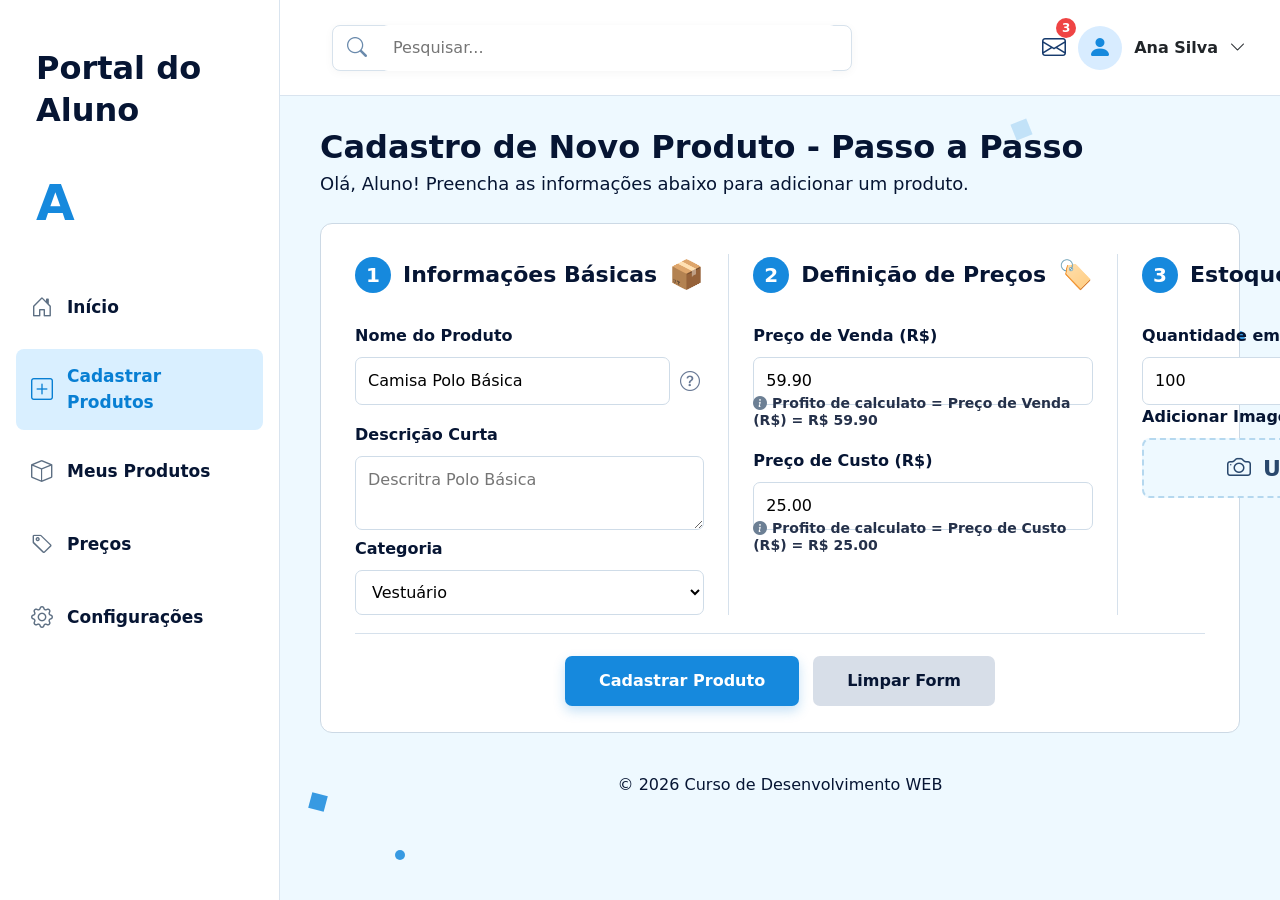
==== index.html @ 26235fe1 "senai" ====
<!DOCTYPE html>
<html lang="pt-BR">
<head>
    <meta charset="UTF-8">
    <meta name="viewport" content="width=device-width, initial-scale=1.0">
    <title>Portal do Aluno</title>

    <link rel="stylesheet" href="styles.css">

    <link href="https://cdn.jsdelivr.net/npm/bootstrap@5.3.3/dist/css/bootstrap.min.css" rel="stylesheet">
    <link href="https://cdn.jsdelivr.net/npm/bootstrap-icons@1.11.3/font/bootstrap-icons.css" rel="stylesheet">
</head>
<body>

    <aside class="sidebar">
        <h1>Portal do<br>Aluno</h1>

        <div class="logo">A</div>

        <nav class="menu">
            <a href="#"><i class="bi bi-house-door"></i>Início</a>
            <a href="#" class="active"><i class="bi bi-plus-square"></i>Cadastrar Produtos</a>
            <a href="#"><i class="bi bi-box"></i>Meus Produtos</a>
            <a href="#"><i class="bi bi-tag"></i>Preços</a>
            <a href="#"><i class="bi bi-gear"></i>Configurações</a>
        </nav>
    </aside>

    <main class="main-content">

        <header class="topbar">
            <div class="search-box">
                <i class="bi bi-search"></i>
                <input type="text" placeholder="Pesquisar...">
            </div>

            <div class="user-area">
                <div class="message-icon">
                    <i class="bi bi-envelope"></i>
                    <span>3</span>
                </div>

                <div class="user-avatar">
                    <i class="bi bi-person-fill"></i>
                </div>

                <strong>Ana Silva</strong>
                <i class="bi bi-chevron-down"></i>
            </div>
        </header>

        <section class="page-content">

            <div class="decor decor-1"></div>
            <div class="decor decor-2"></div>
            <div class="decor decor-3"></div>
            <div class="decor decor-4"></div>

            <div class="title-area">
                <h2>Cadastro de Novo Produto - Passo a Passo</h2>
                <p>Olá, Aluno! Preencha as informações abaixo para adicionar um produto.</p>
            </div>

            <form class="product-card">

                <div class="form-grid">

                    <section class="form-column">
                        <div class="column-title">
                            <span>1</span>
                            <h3>Informações Básicas</h3>
                            <strong>📦</strong>
                        </div>

                        <label>Nome do Produto</label>
                        <div class="input-help">
                            <input type="text" value="Camisa Polo Básica">
                            <i class="bi bi-question-circle"></i>
                        </div>

                        <label>Descrição Curta</label>
                        <textarea placeholder="Descritra Polo Básica"></textarea>

                        <label>Categoria</label>
                        <select>
                            <option>Vestuário</option>
                            <option>Eletrônicos</option>
                            <option>Alimentos</option>
                        </select>
                    </section>

                    <section class="form-column">
                        <div class="column-title">
                            <span>2</span>
                            <h3>Definição de Preços</h3>
                            <strong>🏷️</strong>
                        </div>

                        <label>Preço de Venda (R$)</label>
                        <input type="text" value="59.90">

                        <p class="info">
                            <i class="bi bi-info-circle-fill"></i>
                            Profito de calculato = Preço de Venda (R$) = R$ 59.90
                        </p>

                        <label>Preço de Custo (R$)</label>
                        <input type="text" value="25.00">

                        <p class="info">
                            <i class="bi bi-info-circle-fill"></i>
                            Profito de calculato = Preço de Custo (R$) = R$ 25.00
                        </p>
                    </section>

                    <section class="form-column last-column">
                        <div class="column-title">
                            <span>3</span>
                            <h3>Estoque e Mídia</h3>
                            <strong>📷</strong>
                        </div>

                        <label>Quantidade em Estoque</label>
                        <input type="number" value="100">

                        <label>Adicionar Imagem</label>
                        <button type="button" class="upload-btn">
                            <i class="bi bi-camera"></i>
                            Upload
                        </button>
                    </section>

                </div>

                <div class="buttons">
                    <button type="submit" class="btn-primary-custom">Cadastrar Produto</button>
                    <button type="reset" class="btn-secondary-custom">Limpar Form</button>
                </div>

            </form>

            <footer>
                © 2026 Curso de Desenvolvimento WEB
            </footer>

        </section>

    </main>

</body>
</html>
---- styles.css ----
* {
    margin: 0;
    padding: 0;
    box-sizing: border-box;
}

body {
    min-height: 100vh;
    font-family: Arial, Helvetica, sans-serif;
    color: #061533;
    background: #eef9ff;
}

.sidebar {
    position: fixed;
    top: 0;
    left: 0;
    width: 280px;
    height: 100vh;
    background: #ffffff;
    border-right: 1px solid #d9e4ef;
    padding: 48px 16px;
    z-index: 10;
}

.sidebar h1 {
    font-size: 32px;
    font-weight: 800;
    line-height: 1.3;
    margin-left: 20px;
    margin-bottom: 35px;
    color: #061533;
}

.logo {
    font-size: 50px;
    font-weight: 900;
    color: #1689dd;
    margin-left: 20px;
    margin-bottom: 35px;
}

.menu {
    display: flex;
    flex-direction: column;
    gap: 10px;
}

.menu a {
    display: flex;
    align-items: center;
    gap: 14px;
    padding: 15px;
    text-decoration: none;
    color: #061533;
    font-size: 17px;
    font-weight: 700;
    border-radius: 8px;
    transition: 0.2s;
}

.menu a i {
    font-size: 22px;
    color: #5d6f83;
}

.menu a.active {
    background: #d9efff;
    color: #087fd3;
}

.menu a.active i {
    color: #087fd3;
}

.menu a:hover {
    background: #edf7ff;
}

.main-content {
    margin-left: 280px;
    min-height: 100vh;
}

.topbar {
    height: 96px;
    background: #ffffff;
    border-bottom: 1px solid #d9e4ef;
    display: flex;
    align-items: center;
    justify-content: space-between;
    padding: 0 34px 0 52px;
}

.search-box {
    width: 520px;
    height: 46px;
    border: 1px solid #d7e2ec;
    border-radius: 8px;
    display: flex;
    align-items: center;
    gap: 14px;
    padding: 0 14px;
    background: #ffffff;
    box-shadow: 0 2px 10px rgba(0, 0, 0, 0.04);
}

.search-box i {
    font-size: 20px;
    color: #6a8aac;
}

.search-box input {
    width: 100%;
    border: none;
    outline: none;
    font-size: 16px;
}

.user-area {
    display: flex;
    align-items: center;
    gap: 12px;
    font-size: 16px;
}

.message-icon {
    position: relative;
    font-size: 24px;
    color: #173b6d;
}

.message-icon span {
    position: absolute;
    top: -12px;
    right: -10px;
    background: #ef4444;
    color: white;
    font-size: 12px;
    font-weight: bold;
    width: 20px;
    height: 20px;
    display: flex;
    align-items: center;
    justify-content: center;
    border-radius: 50%;
}

.user-avatar {
    width: 44px;
    height: 44px;
    border-radius: 50%;
    background: #d8ecff;
    color: #1689dd;
    display: flex;
    align-items: center;
    justify-content: center;
    font-size: 24px;
}

.page-content {
    position: relative;
    min-height: calc(100vh - 96px);
    padding: 32px 40px 20px;
    overflow: hidden;
    background: #eef9ff;
}

.title-area {
    width: 100%;
    max-width: 990px;
    margin: 0 auto 26px;
}

.title-area h2 {
    font-size: 32px;
    font-weight: 900;
    color: #061533;
    margin-bottom: 4px;
}

.title-area p {
    font-size: 18px;
    color: #061533;
}

.product-card {
    width: 100%;
    max-width: 990px;
    margin: 0 auto;
    background: #ffffff;
    border: 1px solid #ccd9e5;
    border-radius: 12px;
    padding: 30px 34px 26px;
    position: relative;
    z-index: 2;
}

.form-grid {
    display: grid;
    grid-template-columns: 1fr 1fr 0.9fr;
    gap: 24px;
}

.form-column {
    padding-right: 24px;
    border-right: 1px solid #d6e1ec;
}

.form-column.last-column {
    border-right: none;
    padding-right: 0;
}

.column-title {
    display: flex;
    align-items: center;
    gap: 12px;
    margin-bottom: 28px;
    white-space: nowrap;
}

.column-title span {
    width: 36px;
    height: 36px;
    border-radius: 50%;
    background: #1689dd;
    color: #ffffff;
    display: flex;
    align-items: center;
    justify-content: center;
    font-weight: 900;
    font-size: 20px;
    flex-shrink: 0;
}

.column-title h3 {
    font-size: 22px;
    font-weight: 900;
    margin: 0;
    color: #061533;
}

.column-title strong {
    font-size: 28px;
    margin-left: auto;
}

label {
    display: block;
    font-weight: 900;
    margin-bottom: 9px;
    color: #061533;
}

input,
textarea,
select {
    width: 100%;
    border: 1px solid #cfdce8;
    border-radius: 7px;
    padding: 11px 12px;
    font-size: 16px;
    outline: none;
    margin-bottom: 18px;
    background: #ffffff;
}

textarea {
    min-height: 74px;
    resize: vertical;
}

input:focus,
textarea:focus,
select:focus {
    border-color: #1689dd;
    box-shadow: 0 0 0 3px rgba(22, 137, 221, 0.15);
}

.input-help {
    display: grid;
    grid-template-columns: 1fr 24px;
    align-items: center;
    gap: 10px;
}

.input-help input {
    margin-bottom: 18px;
}

.input-help i {
    color: #687995;
    font-size: 20px;
    margin-bottom: 18px;
}

.info {
    margin-top: -10px;
    margin-bottom: 20px;
    font-size: 14px;
    line-height: 1.2;
    font-weight: 700;
    color: #25314a;
}

.info i {
    color: #6c7f94;
}

.upload-btn {
    width: 100%;
    height: 60px;
    border: 2px dashed #b5d8ef;
    border-radius: 8px;
    background: #eef9ff;
    color: #29486d;
    font-size: 22px;
    font-weight: 900;
    display: flex;
    align-items: center;
    justify-content: center;
    gap: 12px;
}

.upload-btn i {
    font-size: 24px;
}

.buttons {
    border-top: 1px solid #d6e1ec;
    margin-top: 18px;
    padding-top: 22px;
    display: flex;
    justify-content: center;
    gap: 14px;
}

.btn-primary-custom,
.btn-secondary-custom {
    border: none;
    border-radius: 7px;
    height: 50px;
    padding: 0 34px;
    font-size: 16px;
    font-weight: 900;
}

.btn-primary-custom {
    background: #1689dd;
    color: #ffffff;
    box-shadow: 0 5px 12px rgba(22, 137, 221, 0.25);
}

.btn-secondary-custom {
    background: #d7dee8;
    color: #061533;
}

footer {
    text-align: center;
    margin-top: 40px;
    font-size: 16px;
    color: #061533;
}

.decor {
    position: absolute;
    background: #1689dd;
    opacity: 0.85;
    z-index: 1;
}

.decor-1 {
    width: 16px;
    height: 16px;
    left: 30px;
    bottom: 90px;
    transform: rotate(15deg);
}

.decor-2 {
    width: 10px;
    height: 10px;
    left: 115px;
    bottom: 40px;
    border-radius: 50%;
}

.decor-3 {
    width: 17px;
    height: 17px;
    right: 250px;
    top: 25px;
    opacity: 0.2;
    transform: rotate(-22deg);
}

.decor-4 {
    width: 10px;
    height: 10px;
    right: 35px;
    top: 235px;
    border-radius: 50%;
}

@media (max-width: 1100px) {
    .sidebar {
        position: static;
        width: 100%;
        height: auto;
        padding: 20px;
    }

    .main-content {
        margin-left: 0;
    }

    .topbar {
        height: auto;
        padding: 20px;
        gap: 20px;
        flex-direction: column;
        align-items: stretch;
    }

    .search-box {
        width: 100%;
    }

    .form-grid {
        grid-template-columns: 1fr;
    }

    .form-column {
        border-right: none;
        border-bottom: 1px solid #d6e1ec;
        padding-right: 0;
        padding-bottom: 20px;
    }

    .form-column.last-column {
        border-bottom: none;
    }

    .column-title {
        white-space: normal;
    }
}

@media (max-width: 600px) {
    .page-content {
        padding: 24px 14px;
    }

    .product-card {
        padding: 24px 18px;
    }

    .title-area h2 {
        font-size: 25px;
    }

    .buttons {
        flex-direction: column;
    }

    .btn-primary-custom,
    .btn-secondary-custom {
        width: 100%;
    }
}
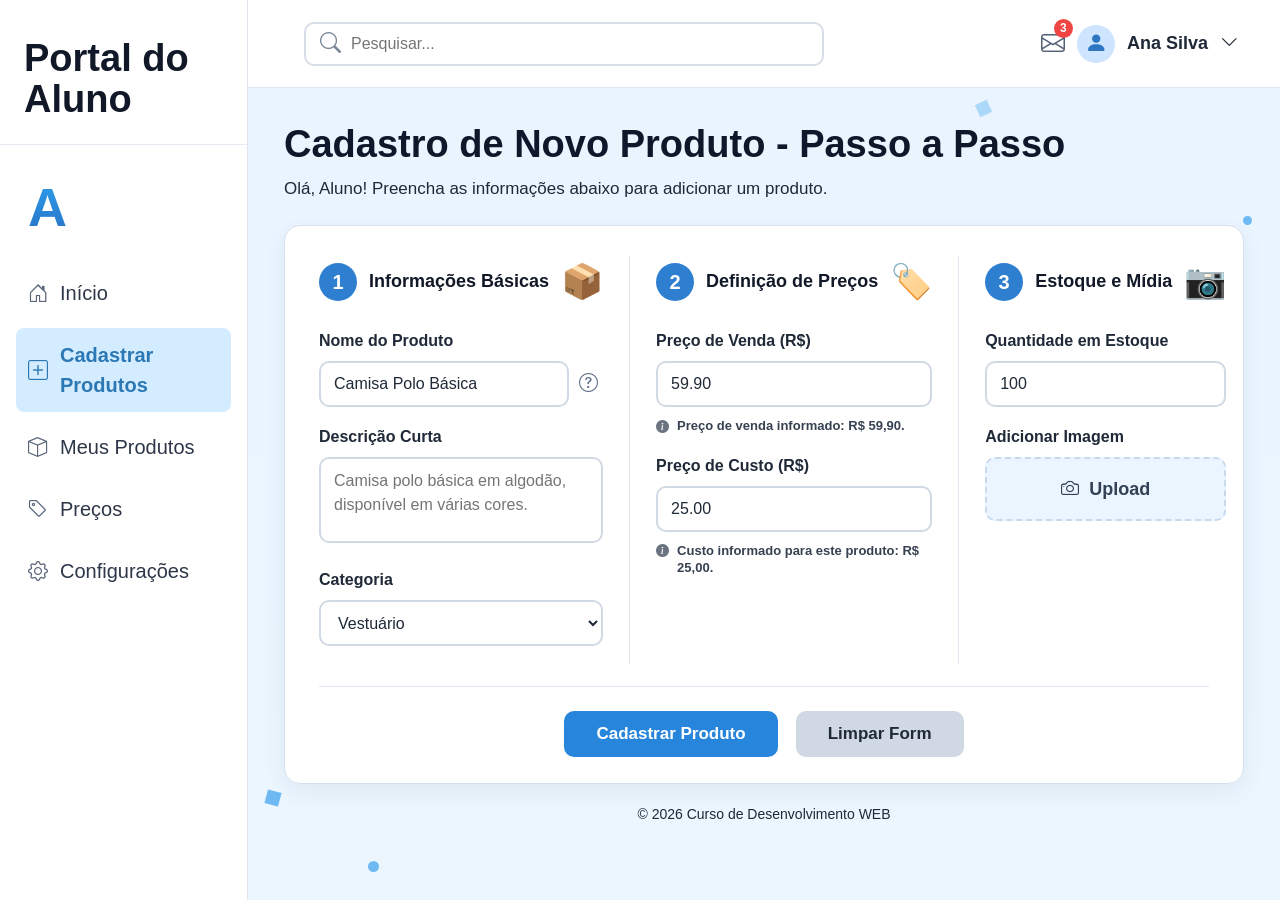
==== commit 7f462c61: "estilos feitos" ====
--- a/index.html
+++ b/index.html
@@ -5,15 +5,14 @@
     <meta name="viewport" content="width=device-width, initial-scale=1.0">
     <title>Portal do Aluno</title>
 
-    <link rel="stylesheet" href="styles.css">
-
     <link href="https://cdn.jsdelivr.net/npm/bootstrap@5.3.3/dist/css/bootstrap.min.css" rel="stylesheet">
     <link href="https://cdn.jsdelivr.net/npm/bootstrap-icons@1.11.3/font/bootstrap-icons.css" rel="stylesheet">
+    <link rel="stylesheet" href="styles.css">
 </head>
 <body>
 
     <aside class="sidebar">
-        <h1>Portal do<br>Aluno</h1>
+        <h1>Portal do Aluno</h1>
 
         <div class="logo">A</div>
 
@@ -79,7 +78,7 @@
                         </div>
 
                         <label>Descrição Curta</label>
-                        <textarea placeholder="Descritra Polo Básica"></textarea>
+                        <textarea placeholder="Camisa polo básica em algodão, disponível em várias cores."></textarea>
 
                         <label>Categoria</label>
                         <select>
@@ -101,7 +100,7 @@
 
                         <p class="info">
                             <i class="bi bi-info-circle-fill"></i>
-                            Profito de calculato = Preço de Venda (R$) = R$ 59.90
+                            Preço de venda informado: R$ 59,90.
                         </p>
 
                         <label>Preço de Custo (R$)</label>
@@ -109,7 +108,7 @@
 
                         <p class="info">
                             <i class="bi bi-info-circle-fill"></i>
-                            Profito de calculato = Preço de Custo (R$) = R$ 25.00
+                            Custo informado para este produto: R$ 25,00.
                         </p>
                     </section>
 
@@ -148,4 +147,4 @@
     </main>
 
 </body>
-</html>+</html>
--- a/styles.css
+++ b/styles.css
@@ -6,114 +6,117 @@
 
 body {
     min-height: 100vh;
-    font-family: Arial, Helvetica, sans-serif;
-    color: #061533;
-    background: #eef9ff;
+    font-family: "Segoe UI", Tahoma, Geneva, Verdana, sans-serif;
+    color: #111827;
+    background: #edf6ff;
 }
 
 .sidebar {
     position: fixed;
     top: 0;
     left: 0;
-    width: 280px;
+    width: 248px;
     height: 100vh;
     background: #ffffff;
-    border-right: 1px solid #d9e4ef;
-    padding: 48px 16px;
-    z-index: 10;
+    border-right: 1px solid #dfe6ee;
+    z-index: 20;
 }
 
 .sidebar h1 {
-    font-size: 32px;
+    padding: 38px 24px 24px;
+    border-bottom: 1px solid #e4ebf2;
+    font-size: 38px;
     font-weight: 800;
-    line-height: 1.3;
-    margin-left: 20px;
-    margin-bottom: 35px;
-    color: #061533;
+    line-height: 1.08;
+    color: #111827;
 }
 
 .logo {
-    font-size: 50px;
-    font-weight: 900;
-    color: #1689dd;
-    margin-left: 20px;
-    margin-bottom: 35px;
+    margin: 22px 0 18px 28px;
+    font-size: 54px;
+    font-weight: 800;
+    background: linear-gradient(180deg, #2ea8f5, #2768bc);
+    -webkit-background-clip: text;
+    background-clip: text;
+    color: transparent;
 }
 
 .menu {
     display: flex;
     flex-direction: column;
-    gap: 10px;
+    gap: 8px;
+    padding: 0 16px;
 }
 
 .menu a {
     display: flex;
     align-items: center;
-    gap: 14px;
-    padding: 15px;
+    gap: 12px;
+    padding: 12px;
+    border-radius: 8px;
+    color: #2d3748;
+    font-size: 20px;
+    font-weight: 500;
     text-decoration: none;
-    color: #061533;
-    font-size: 17px;
-    font-weight: 700;
-    border-radius: 8px;
-    transition: 0.2s;
 }
 
 .menu a i {
-    font-size: 22px;
-    color: #5d6f83;
-}
-
-.menu a.active {
-    background: #d9efff;
-    color: #087fd3;
-}
-
-.menu a.active i {
-    color: #087fd3;
+    font-size: 20px;
+    color: #596579;
 }
 
 .menu a:hover {
     background: #edf7ff;
 }
 
+.menu a.active {
+    background: #d4ecff;
+    color: #2b78b5;
+    font-weight: 600;
+}
+
+.menu a.active i {
+    color: #2b78b5;
+}
+
 .main-content {
-    margin-left: 280px;
     min-height: 100vh;
+    margin-left: 248px;
 }
 
 .topbar {
-    height: 96px;
+    display: flex;
+    align-items: center;
+    justify-content: space-between;
+    height: 88px;
+    padding: 0 42px 0 56px;
     background: #ffffff;
-    border-bottom: 1px solid #d9e4ef;
-    display: flex;
-    align-items: center;
-    justify-content: space-between;
-    padding: 0 34px 0 52px;
+    border-bottom: 1px solid #dee6ef;
 }
 
 .search-box {
-    width: 520px;
-    height: 46px;
-    border: 1px solid #d7e2ec;
-    border-radius: 8px;
-    display: flex;
-    align-items: center;
-    gap: 14px;
+    display: flex;
+    align-items: center;
+    gap: 10px;
+    width: min(520px, 42vw);
+    height: 44px;
     padding: 0 14px;
     background: #ffffff;
-    box-shadow: 0 2px 10px rgba(0, 0, 0, 0.04);
+    border: 2px solid #d6dde6;
+    border-radius: 10px;
 }
 
 .search-box i {
-    font-size: 20px;
-    color: #6a8aac;
+    font-size: 21px;
+    color: #7b8798;
 }
 
 .search-box input {
     width: 100%;
     border: none;
     outline: none;
+    background: transparent;
+    color: #1f2937;
     font-size: 16px;
 }
 
@@ -121,161 +124,165 @@
     display: flex;
     align-items: center;
     gap: 12px;
-    font-size: 16px;
+    color: #1f2937;
+    font-size: 18px;
 }
 
 .message-icon {
     position: relative;
+    color: #556177;
     font-size: 24px;
-    color: #173b6d;
 }
 
 .message-icon span {
     position: absolute;
-    top: -12px;
-    right: -10px;
+    top: -7px;
+    right: -8px;
+    display: flex;
+    align-items: center;
+    justify-content: center;
+    width: 19px;
+    height: 19px;
+    border-radius: 50%;
     background: #ef4444;
-    color: white;
+    color: #ffffff;
     font-size: 12px;
-    font-weight: bold;
-    width: 20px;
-    height: 20px;
+    font-weight: 700;
+}
+
+.user-avatar {
     display: flex;
     align-items: center;
     justify-content: center;
+    width: 38px;
+    height: 38px;
     border-radius: 50%;
-}
-
-.user-avatar {
-    width: 44px;
-    height: 44px;
-    border-radius: 50%;
-    background: #d8ecff;
-    color: #1689dd;
-    display: flex;
-    align-items: center;
-    justify-content: center;
-    font-size: 24px;
+    background: #cde5ff;
+    color: #2f76c2;
+    font-size: 22px;
 }
 
 .page-content {
     position: relative;
-    min-height: calc(100vh - 96px);
-    padding: 32px 40px 20px;
+    min-height: calc(100vh - 88px);
+    padding: 40px 52px 20px;
     overflow: hidden;
-    background: #eef9ff;
+    background: linear-gradient(180deg, #e9f4ff 0%, #ecf6ff 100%);
 }
 
 .title-area {
-    width: 100%;
-    max-width: 990px;
-    margin: 0 auto 26px;
+    max-width: 1160px;
+    margin: 0 auto 24px;
 }
 
 .title-area h2 {
-    font-size: 32px;
-    font-weight: 900;
-    color: #061533;
-    margin-bottom: 4px;
+    margin-bottom: 8px;
+    color: #0f172a;
+    font-size: 38px;
+    font-weight: 800;
 }
 
 .title-area p {
-    font-size: 18px;
-    color: #061533;
+    color: #1f2937;
+    font-size: 17px;
 }
 
 .product-card {
-    width: 100%;
-    max-width: 990px;
-    margin: 0 auto;
-    background: #ffffff;
-    border: 1px solid #ccd9e5;
-    border-radius: 12px;
-    padding: 30px 34px 26px;
     position: relative;
     z-index: 2;
+    max-width: 1160px;
+    margin: 0 auto;
+    padding: 32px 40px 28px;
+    background: #ffffff;
+    border: 1px solid #d7e1ec;
+    border-radius: 16px;
+    box-shadow: 0 8px 24px rgba(31, 41, 55, 0.06);
 }
 
 .form-grid {
     display: grid;
-    grid-template-columns: 1fr 1fr 0.9fr;
-    gap: 24px;
+    grid-template-columns: 1.05fr 1fr 0.95fr;
+    gap: 34px;
 }
 
 .form-column {
-    padding-right: 24px;
-    border-right: 1px solid #d6e1ec;
+    padding-right: 34px;
+    border-right: 1px solid #e1e7ef;
 }
 
 .form-column.last-column {
+    padding-right: 0;
     border-right: none;
-    padding-right: 0;
 }
 
 .column-title {
     display: flex;
     align-items: center;
     gap: 12px;
-    margin-bottom: 28px;
+    margin-bottom: 22px;
     white-space: nowrap;
 }
 
 .column-title span {
-    width: 36px;
-    height: 36px;
+    display: flex;
+    align-items: center;
+    justify-content: center;
+    flex-shrink: 0;
+    width: 38px;
+    height: 38px;
     border-radius: 50%;
-    background: #1689dd;
+    background: #2f7fd1;
     color: #ffffff;
-    display: flex;
-    align-items: center;
-    justify-content: center;
-    font-weight: 900;
     font-size: 20px;
-    flex-shrink: 0;
+    font-weight: 700;
 }
 
 .column-title h3 {
-    font-size: 22px;
-    font-weight: 900;
     margin: 0;
-    color: #061533;
+    color: #111827;
+    font-size: 19px;
+    font-weight: 700;
 }
 
 .column-title strong {
-    font-size: 28px;
     margin-left: auto;
-}
-
-label {
+    font-size: 34px;
+}
+
+.product-card label {
     display: block;
-    font-weight: 900;
-    margin-bottom: 9px;
-    color: #061533;
-}
-
-input,
-textarea,
-select {
+    margin-bottom: 8px;
+    color: #1f2937;
+    font-size: 16px;
+    font-weight: 700;
+}
+
+.product-card input,
+.product-card textarea,
+.product-card select {
     width: 100%;
-    border: 1px solid #cfdce8;
-    border-radius: 7px;
-    padding: 11px 12px;
+    height: 46px;
+    margin-bottom: 18px;
+    padding: 10px 13px;
+    border: 2px solid #d0d9e4;
+    border-radius: 10px;
+    outline: none;
+    background: #ffffff;
+    color: #1f2937;
     font-size: 16px;
-    outline: none;
-    margin-bottom: 18px;
-    background: #ffffff;
-}
-
-textarea {
-    min-height: 74px;
-    resize: vertical;
-}
-
-input:focus,
-textarea:focus,
-select:focus {
-    border-color: #1689dd;
-    box-shadow: 0 0 0 3px rgba(22, 137, 221, 0.15);
+}
+
+.product-card textarea {
+    min-height: 86px;
+    height: auto;
+    resize: none;
+}
+
+.product-card input:focus,
+.product-card textarea:focus,
+.product-card select:focus {
+    border-color: #2f7fd1;
+    box-shadow: 0 0 0 2px rgba(47, 127, 209, 0.16);
 }
 
 .input-help {
@@ -285,123 +292,144 @@
     gap: 10px;
 }
 
-.input-help input {
+.input-help input,
+.input-help i {
     margin-bottom: 18px;
 }
 
 .input-help i {
-    color: #687995;
-    font-size: 20px;
+    color: #64748b;
+    font-size: 19px;
+}
+
+.info {
+    display: flex;
+    align-items: flex-start;
+    gap: 8px;
+    margin-top: -8px;
     margin-bottom: 18px;
-}
-
-.info {
-    margin-top: -10px;
-    margin-bottom: 20px;
-    font-size: 14px;
-    line-height: 1.2;
-    font-weight: 700;
-    color: #25314a;
+    color: #374151;
+    font-size: 13px;
+    font-weight: 600;
+    line-height: 1.35;
 }
 
 .info i {
-    color: #6c7f94;
+    margin-top: 1px;
+    color: #6b7280;
 }
 
 .upload-btn {
+    display: flex;
+    align-items: center;
+    justify-content: center;
+    gap: 10px;
     width: 100%;
-    height: 60px;
-    border: 2px dashed #b5d8ef;
-    border-radius: 8px;
-    background: #eef9ff;
-    color: #29486d;
-    font-size: 22px;
-    font-weight: 900;
-    display: flex;
-    align-items: center;
+    height: 64px;
+    border: 2px dashed #c8d9ee;
+    border-radius: 10px;
+    background: #ebf5ff;
+    color: #334155;
+    font-size: 18px;
+    font-weight: 600;
+}
+
+.buttons {
+    display: flex;
     justify-content: center;
-    gap: 12px;
-}
-
-.upload-btn i {
-    font-size: 24px;
-}
-
-.buttons {
-    border-top: 1px solid #d6e1ec;
-    margin-top: 18px;
-    padding-top: 22px;
-    display: flex;
-    justify-content: center;
-    gap: 14px;
+    gap: 18px;
+    margin-top: 22px;
+    padding-top: 24px;
+    border-top: 1px solid #e0e8f1;
 }
 
 .btn-primary-custom,
 .btn-secondary-custom {
+    height: 46px;
+    padding: 0 32px;
     border: none;
-    border-radius: 7px;
-    height: 50px;
-    padding: 0 34px;
-    font-size: 16px;
-    font-weight: 900;
+    border-radius: 10px;
+    font-size: 17px;
+    font-weight: 700;
 }
 
 .btn-primary-custom {
-    background: #1689dd;
+    background: #2786db;
     color: #ffffff;
-    box-shadow: 0 5px 12px rgba(22, 137, 221, 0.25);
 }
 
 .btn-secondary-custom {
-    background: #d7dee8;
-    color: #061533;
+    background: #cfd8e3;
+    color: #1f2937;
 }
 
 footer {
+    margin-top: 20px;
+    color: #1f2937;
+    font-size: 14px;
     text-align: center;
-    margin-top: 40px;
-    font-size: 16px;
-    color: #061533;
 }
 
 .decor {
     position: absolute;
-    background: #1689dd;
-    opacity: 0.85;
     z-index: 1;
+    background: #3aa0ee;
+    opacity: 0.7;
 }
 
 .decor-1 {
-    width: 16px;
-    height: 16px;
-    left: 30px;
-    bottom: 90px;
+    width: 14px;
+    height: 14px;
+    left: 18px;
+    bottom: 95px;
     transform: rotate(15deg);
 }
 
 .decor-2 {
-    width: 10px;
-    height: 10px;
-    left: 115px;
-    bottom: 40px;
+    width: 11px;
+    height: 11px;
+    left: 120px;
+    bottom: 28px;
     border-radius: 50%;
 }
 
 .decor-3 {
-    width: 17px;
-    height: 17px;
-    right: 250px;
-    top: 25px;
-    opacity: 0.2;
-    transform: rotate(-22deg);
+    width: 13px;
+    height: 13px;
+    top: 14px;
+    right: 290px;
+    opacity: 0.35;
+    transform: rotate(-25deg);
 }
 
 .decor-4 {
-    width: 10px;
-    height: 10px;
-    right: 35px;
-    top: 235px;
+    width: 9px;
+    height: 9px;
+    top: 128px;
+    right: 28px;
     border-radius: 50%;
+}
+
+@media (max-width: 1280px) {
+    .page-content {
+        padding: 34px 36px 18px;
+    }
+
+    .product-card {
+        padding: 30px 34px 26px;
+    }
+
+    .form-grid {
+        gap: 26px;
+    }
+
+    .form-column {
+        padding-right: 26px;
+    }
+
+    .column-title h3 {
+        font-size: 18px;
+    }
 }
 
 @media (max-width: 1100px) {
@@ -409,7 +437,6 @@
         position: static;
         width: 100%;
         height: auto;
-        padding: 20px;
     }
 
     .main-content {
@@ -417,56 +444,69 @@
     }
 
     .topbar {
-        height: auto;
-        padding: 20px;
-        gap: 20px;
+        padding: 0 28px;
+    }
+
+    .page-content {
+        padding: 32px 28px;
+    }
+
+    .title-area,
+    .product-card {
+        max-width: 100%;
+    }
+
+    .form-grid {
+        grid-template-columns: 1fr;
+        gap: 28px;
+    }
+
+    .form-column {
+        padding-right: 0;
+        padding-bottom: 28px;
+        border-right: none;
+        border-bottom: 1px solid #e1e7ef;
+    }
+
+    .form-column.last-column {
+        padding-bottom: 0;
+        border-bottom: none;
+    }
+}
+
+@media (max-width: 720px) {
+    .topbar {
         flex-direction: column;
         align-items: stretch;
+        gap: 16px;
+        height: auto;
+        padding: 18px 20px;
     }
 
     .search-box {
         width: 100%;
     }
 
-    .form-grid {
-        grid-template-columns: 1fr;
-    }
-
-    .form-column {
-        border-right: none;
-        border-bottom: 1px solid #d6e1ec;
-        padding-right: 0;
-        padding-bottom: 20px;
-    }
-
-    .form-column.last-column {
-        border-bottom: none;
-    }
-
-    .column-title {
-        white-space: normal;
-    }
-}
-
-@media (max-width: 600px) {
     .page-content {
-        padding: 24px 14px;
+        min-height: auto;
+        padding: 26px 18px;
+    }
+
+    .title-area h2 {
+        font-size: 30px;
     }
 
     .product-card {
-        padding: 24px 18px;
-    }
-
-    .title-area h2 {
-        font-size: 25px;
+        padding: 24px 20px;
     }
 
     .buttons {
         flex-direction: column;
+        align-items: stretch;
     }
 
     .btn-primary-custom,
     .btn-secondary-custom {
         width: 100%;
     }
-}+}
